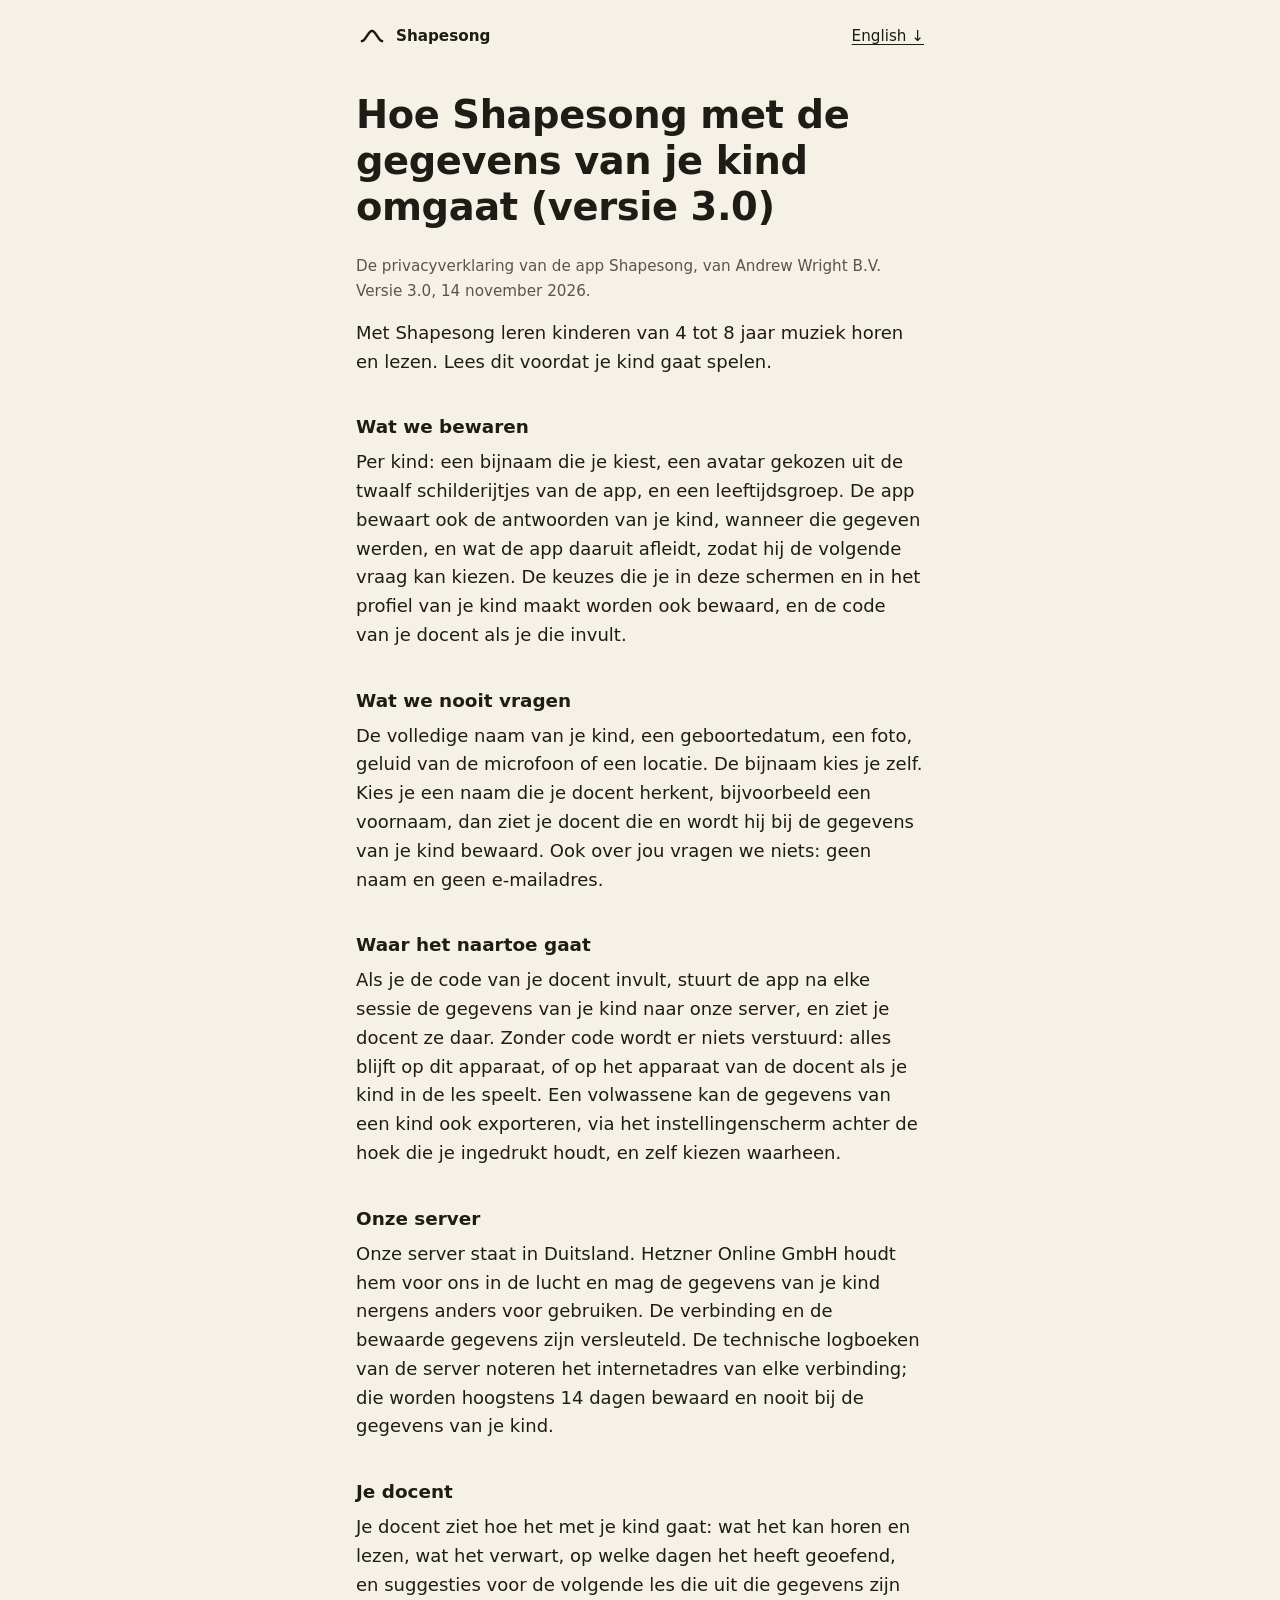
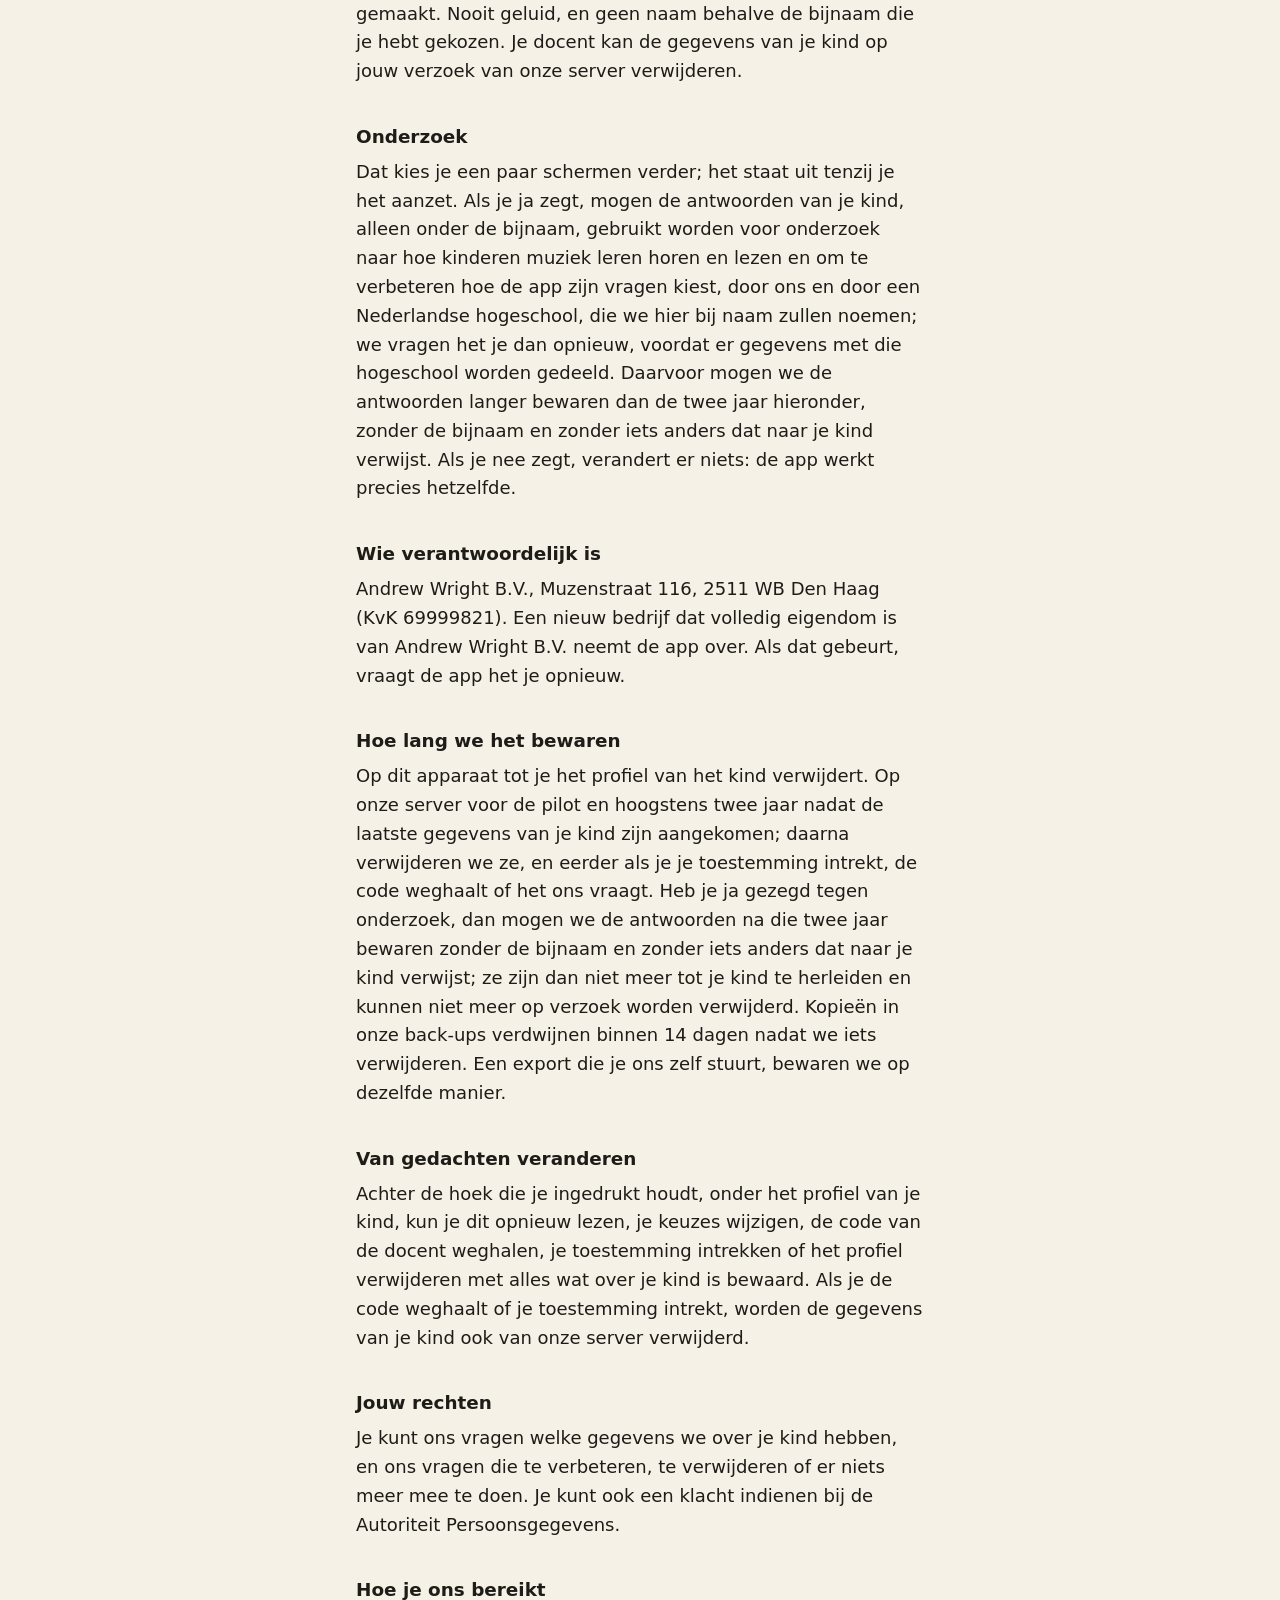
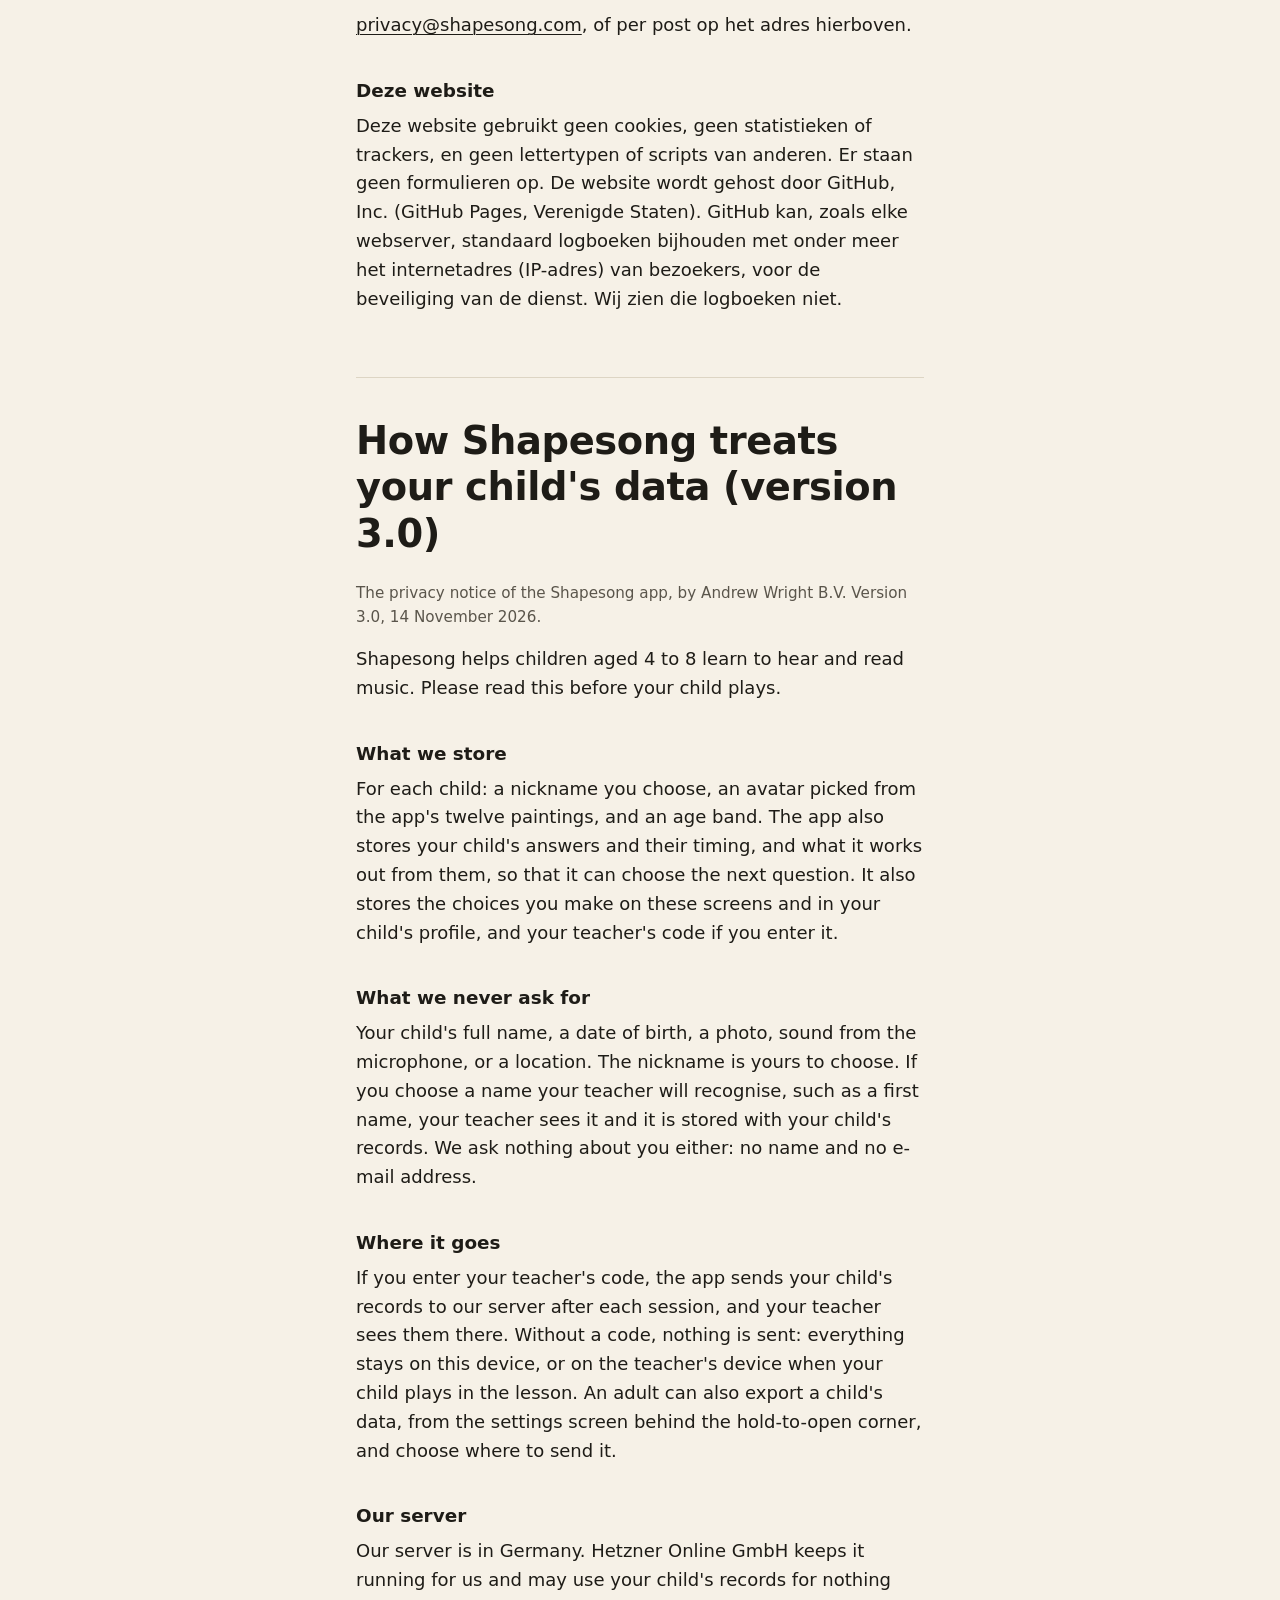
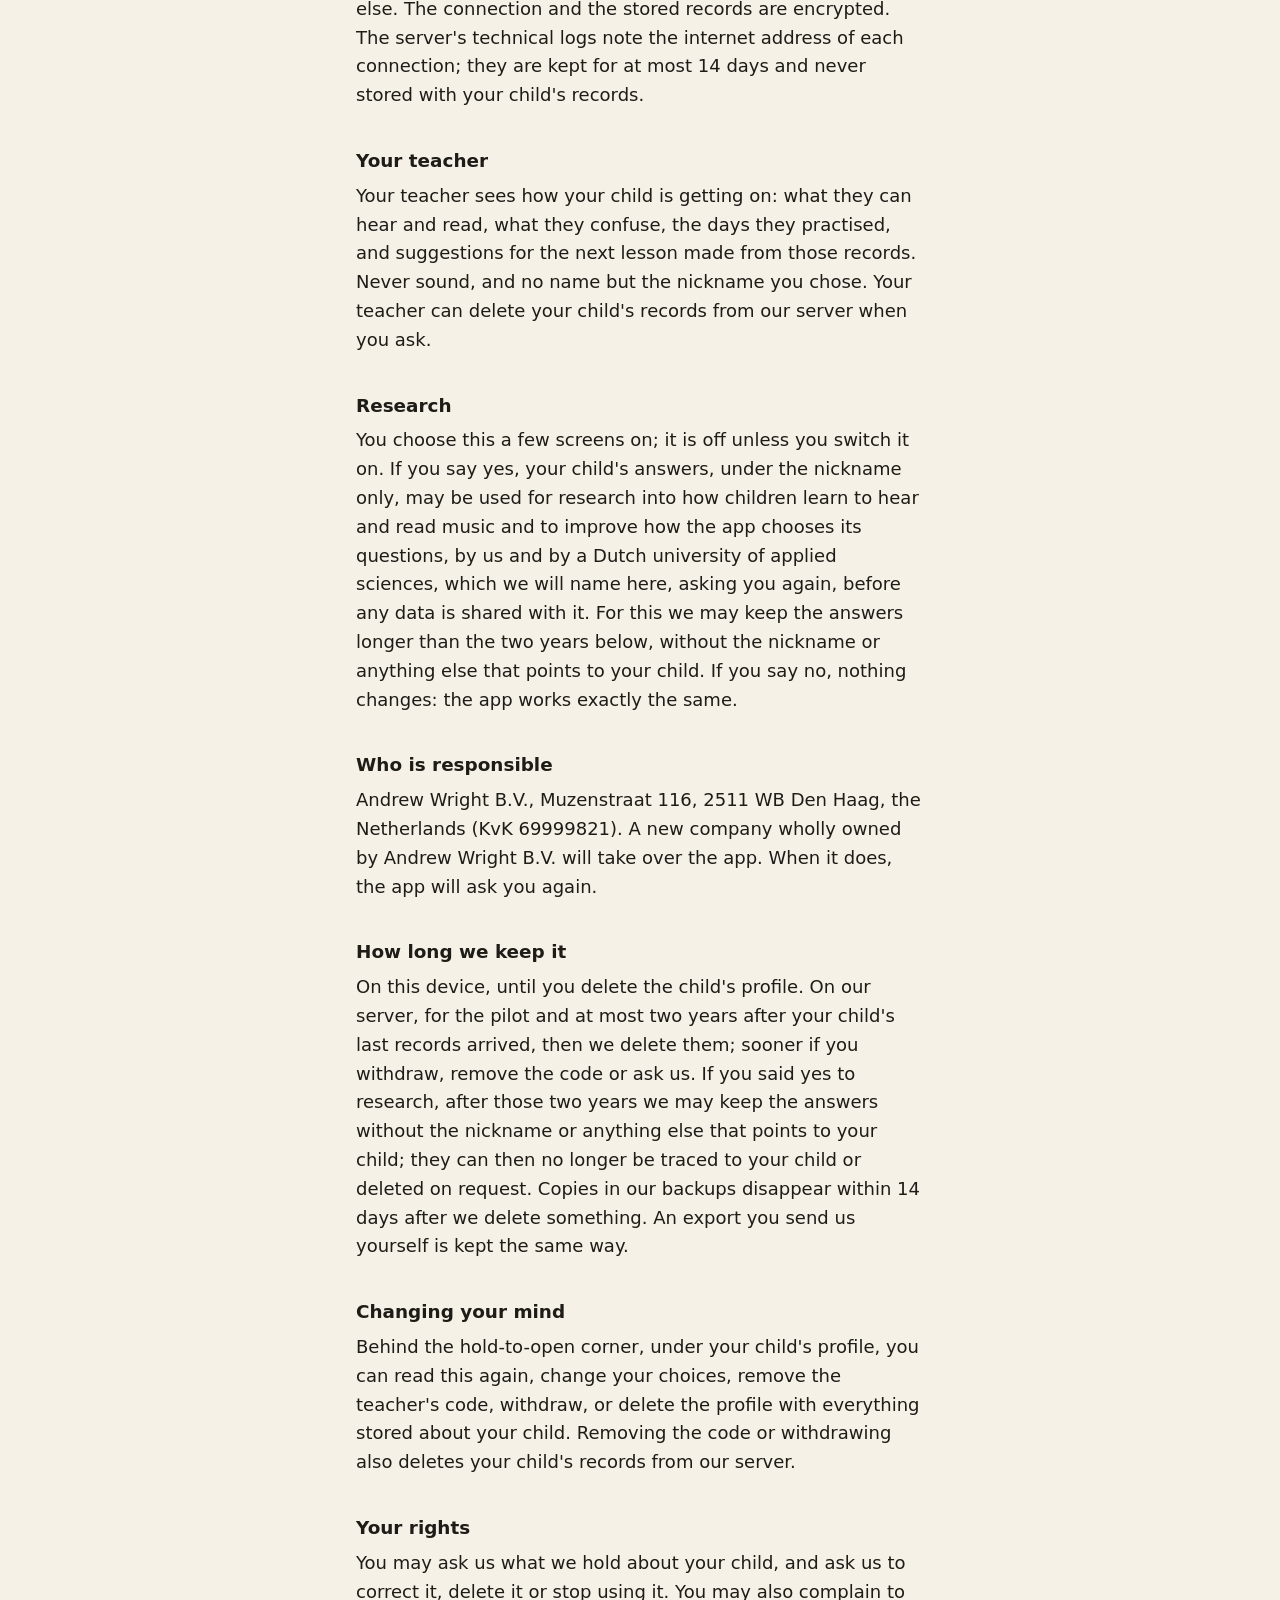
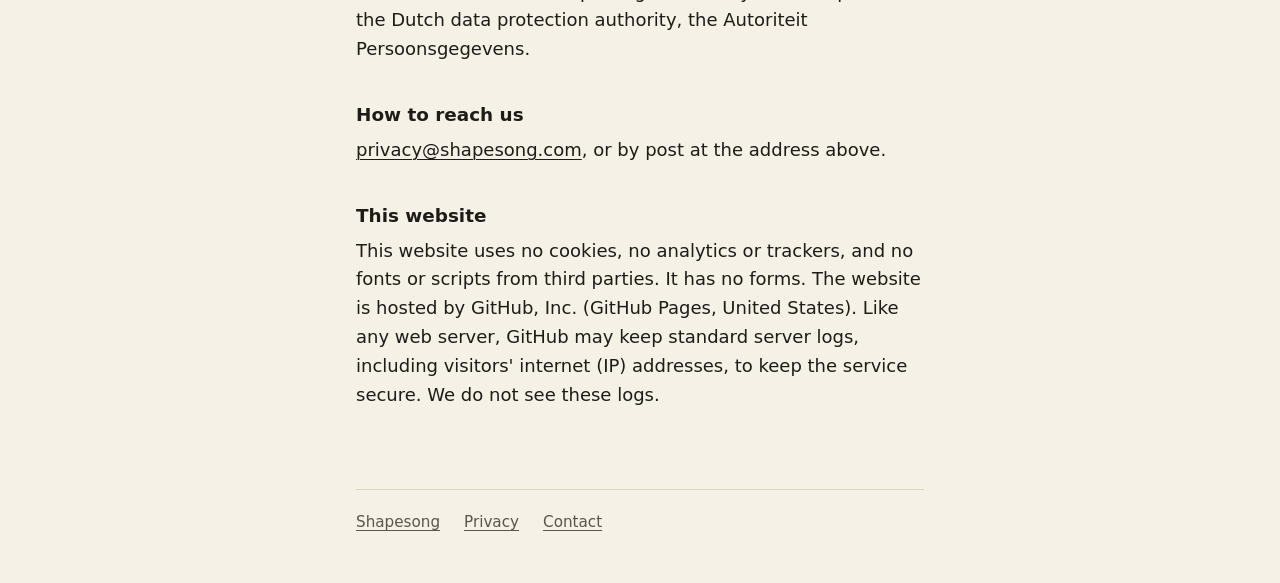
==== privacy/index.html @ b219f3a8 "The first placeholder site: home, privacy notice 3.0, contact, 404 Plain HTML and CSS, Dutch first a" ====
<!doctype html>
<html lang="nl">
<head>
  <meta charset="utf-8">
  <meta name="viewport" content="width=device-width, initial-scale=1">
  <meta http-equiv="Content-Security-Policy" content="default-src 'none'; img-src 'self'; style-src 'self'; base-uri 'none'; form-action 'none'">
  <meta name="referrer" content="no-referrer">
  <title>Privacy · Shapesong</title>
  <meta name="description" content="Privacyverklaring van de app Shapesong (Andrew Wright B.V.). Privacy notice of the Shapesong app (Andrew Wright B.V.).">
  <link rel="canonical" href="https://shapesong.com/privacy/">
  <link rel="stylesheet" href="/style.css">
  <link rel="icon" href="/favicon.ico" sizes="32x32">
  <link rel="icon" href="/icon-192.png" type="image/png" sizes="192x192">
  <link rel="apple-touch-icon" href="/apple-touch-icon.png">
  <meta name="theme-color" content="#f6f1e7">
  <meta property="og:type" content="website">
  <meta property="og:site_name" content="Shapesong">
  <meta property="og:title" content="Privacy · Shapesong">
  <meta property="og:url" content="https://shapesong.com/privacy/">
  <meta property="og:image" content="https://shapesong.com/og-image.png">
  <meta property="og:image:width" content="1024">
  <meta property="og:image:height" content="500">
  <meta property="og:image:alt" content="Een donkere lijn die omhoog en weer omlaag zwaait. A dark line that swoops up and down again.">
  <meta name="twitter:card" content="summary_large_image">
</head>
<body>
  <a class="skip" href="#main">Naar de inhoud</a>
  <header>
    <a class="home" href="/"><img src="/icon-192.png" width="32" height="32" alt="">Shapesong</a>
    <a href="#en" lang="en" hreflang="en">English ↓</a>
  </header>

  <main id="main">
    <section class="lang" lang="nl">
      <h1>Hoe Shapesong met de gegevens van je kind omgaat (versie 3.0)</h1>
      <p class="meta">De privacyverklaring van de app Shapesong, van Andrew Wright B.V. Versie 3.0, 14 november 2026.</p>
      <p>Met Shapesong leren kinderen van 4 tot 8 jaar muziek horen en lezen. Lees dit voordat je kind gaat spelen.</p>
      <h2>Wat we bewaren</h2>
      <p>Per kind: een bijnaam die je kiest, een avatar gekozen uit de twaalf schilderijtjes van de app, en een leeftijdsgroep. De app bewaart ook de antwoorden van je kind, wanneer die gegeven werden, en wat de app daaruit afleidt, zodat hij de volgende vraag kan kiezen. De keuzes die je in deze schermen en in het profiel van je kind maakt worden ook bewaard, en de code van je docent als je die invult.</p>
      <h2>Wat we nooit vragen</h2>
      <p>De volledige naam van je kind, een geboortedatum, een foto, geluid van de microfoon of een locatie. De bijnaam kies je zelf. Kies je een naam die je docent herkent, bijvoorbeeld een voornaam, dan ziet je docent die en wordt hij bij de gegevens van je kind bewaard. Ook over jou vragen we niets: geen naam en geen e-mailadres.</p>
      <h2>Waar het naartoe gaat</h2>
      <p>Als je de code van je docent invult, stuurt de app na elke sessie de gegevens van je kind naar onze server, en ziet je docent ze daar. Zonder code wordt er niets verstuurd: alles blijft op dit apparaat, of op het apparaat van de docent als je kind in de les speelt. Een volwassene kan de gegevens van een kind ook exporteren, via het instellingenscherm achter de hoek die je ingedrukt houdt, en zelf kiezen waarheen.</p>
      <h2>Onze server</h2>
      <p>Onze server staat in Duitsland. Hetzner Online GmbH houdt hem voor ons in de lucht en mag de gegevens van je kind nergens anders voor gebruiken. De verbinding en de bewaarde gegevens zijn versleuteld. De technische logboeken van de server noteren het internetadres van elke verbinding; die worden hoogstens 14 dagen bewaard en nooit bij de gegevens van je kind.</p>
      <h2>Je docent</h2>
      <p>Je docent ziet hoe het met je kind gaat: wat het kan horen en lezen, wat het verwart, op welke dagen het heeft geoefend, en suggesties voor de volgende les die uit die gegevens zijn gemaakt. Nooit geluid, en geen naam behalve de bijnaam die je hebt gekozen. Je docent kan de gegevens van je kind op jouw verzoek van onze server verwijderen.</p>
      <h2>Onderzoek</h2>
      <p>Dat kies je een paar schermen verder; het staat uit tenzij je het aanzet. Als je ja zegt, mogen de antwoorden van je kind, alleen onder de bijnaam, gebruikt worden voor onderzoek naar hoe kinderen muziek leren horen en lezen en om te verbeteren hoe de app zijn vragen kiest, door ons en door een Nederlandse hogeschool, die we hier bij naam zullen noemen; we vragen het je dan opnieuw, voordat er gegevens met die hogeschool worden gedeeld. Daarvoor mogen we de antwoorden langer bewaren dan de twee jaar hieronder, zonder de bijnaam en zonder iets anders dat naar je kind verwijst. Als je nee zegt, verandert er niets: de app werkt precies hetzelfde.</p>
      <h2>Wie verantwoordelijk is</h2>
      <p>Andrew Wright B.V., Muzenstraat 116, 2511 WB Den Haag (KvK 69999821). Een nieuw bedrijf dat volledig eigendom is van Andrew Wright B.V. neemt de app over. Als dat gebeurt, vraagt de app het je opnieuw.</p>
      <h2>Hoe lang we het bewaren</h2>
      <p>Op dit apparaat tot je het profiel van het kind verwijdert. Op onze server voor de pilot en hoogstens twee jaar nadat de laatste gegevens van je kind zijn aangekomen; daarna verwijderen we ze, en eerder als je je toestemming intrekt, de code weghaalt of het ons vraagt. Heb je ja gezegd tegen onderzoek, dan mogen we de antwoorden na die twee jaar bewaren zonder de bijnaam en zonder iets anders dat naar je kind verwijst; ze zijn dan niet meer tot je kind te herleiden en kunnen niet meer op verzoek worden verwijderd. Kopieën in onze back-ups verdwijnen binnen 14 dagen nadat we iets verwijderen. Een export die je ons zelf stuurt, bewaren we op dezelfde manier.</p>
      <h2>Van gedachten veranderen</h2>
      <p>Achter de hoek die je ingedrukt houdt, onder het profiel van je kind, kun je dit opnieuw lezen, je keuzes wijzigen, de code van de docent weghalen, je toestemming intrekken of het profiel verwijderen met alles wat over je kind is bewaard. Als je de code weghaalt of je toestemming intrekt, worden de gegevens van je kind ook van onze server verwijderd.</p>
      <h2>Jouw rechten</h2>
      <p>Je kunt ons vragen welke gegevens we over je kind hebben, en ons vragen die te verbeteren, te verwijderen of er niets meer mee te doen. Je kunt ook een klacht indienen bij de Autoriteit Persoonsgegevens.</p>
      <h2>Hoe je ons bereikt</h2>
      <p><a href="mailto:privacy@shapesong.com">privacy@shapesong.com</a>, of per post op het adres hierboven.</p>

      <h2>Deze website</h2>
      <p>Deze website gebruikt geen cookies, geen statistieken of trackers, en geen lettertypen of scripts van anderen. Er staan geen formulieren op. De website wordt gehost door GitHub, Inc. (GitHub Pages, Verenigde Staten). GitHub kan, zoals elke webserver, standaard logboeken bijhouden met onder meer het internetadres (IP-adres) van bezoekers, voor de beveiliging van de dienst. Wij zien die logboeken niet.</p>
    </section>

    <section class="lang" id="en" lang="en">
      <h1>How Shapesong treats your child's data (version 3.0)</h1>
      <p class="meta">The privacy notice of the Shapesong app, by Andrew Wright B.V. Version 3.0, 14 November 2026.</p>
      <p>Shapesong helps children aged 4 to 8 learn to hear and read music. Please read this before your child plays.</p>
      <h2>What we store</h2>
      <p>For each child: a nickname you choose, an avatar picked from the app's twelve paintings, and an age band. The app also stores your child's answers and their timing, and what it works out from them, so that it can choose the next question. It also stores the choices you make on these screens and in your child's profile, and your teacher's code if you enter it.</p>
      <h2>What we never ask for</h2>
      <p>Your child's full name, a date of birth, a photo, sound from the microphone, or a location. The nickname is yours to choose. If you choose a name your teacher will recognise, such as a first name, your teacher sees it and it is stored with your child's records. We ask nothing about you either: no name and no e-mail address.</p>
      <h2>Where it goes</h2>
      <p>If you enter your teacher's code, the app sends your child's records to our server after each session, and your teacher sees them there. Without a code, nothing is sent: everything stays on this device, or on the teacher's device when your child plays in the lesson. An adult can also export a child's data, from the settings screen behind the hold-to-open corner, and choose where to send it.</p>
      <h2>Our server</h2>
      <p>Our server is in Germany. Hetzner Online GmbH keeps it running for us and may use your child's records for nothing else. The connection and the stored records are encrypted. The server's technical logs note the internet address of each connection; they are kept for at most 14 days and never stored with your child's records.</p>
      <h2>Your teacher</h2>
      <p>Your teacher sees how your child is getting on: what they can hear and read, what they confuse, the days they practised, and suggestions for the next lesson made from those records. Never sound, and no name but the nickname you chose. Your teacher can delete your child's records from our server when you ask.</p>
      <h2>Research</h2>
      <p>You choose this a few screens on; it is off unless you switch it on. If you say yes, your child's answers, under the nickname only, may be used for research into how children learn to hear and read music and to improve how the app chooses its questions, by us and by a Dutch university of applied sciences, which we will name here, asking you again, before any data is shared with it. For this we may keep the answers longer than the two years below, without the nickname or anything else that points to your child. If you say no, nothing changes: the app works exactly the same.</p>
      <h2>Who is responsible</h2>
      <p>Andrew Wright B.V., Muzenstraat 116, 2511 WB Den Haag, the Netherlands (KvK 69999821). A new company wholly owned by Andrew Wright B.V. will take over the app. When it does, the app will ask you again.</p>
      <h2>How long we keep it</h2>
      <p>On this device, until you delete the child's profile. On our server, for the pilot and at most two years after your child's last records arrived, then we delete them; sooner if you withdraw, remove the code or ask us. If you said yes to research, after those two years we may keep the answers without the nickname or anything else that points to your child; they can then no longer be traced to your child or deleted on request. Copies in our backups disappear within 14 days after we delete something. An export you send us yourself is kept the same way.</p>
      <h2>Changing your mind</h2>
      <p>Behind the hold-to-open corner, under your child's profile, you can read this again, change your choices, remove the teacher's code, withdraw, or delete the profile with everything stored about your child. Removing the code or withdrawing also deletes your child's records from our server.</p>
      <h2>Your rights</h2>
      <p>You may ask us what we hold about your child, and ask us to correct it, delete it or stop using it. You may also complain to the Dutch data protection authority, the Autoriteit Persoonsgegevens.</p>
      <h2>How to reach us</h2>
      <p><a href="mailto:privacy@shapesong.com">privacy@shapesong.com</a>, or by post at the address above.</p>

      <h2>This website</h2>
      <p>This website uses no cookies, no analytics or trackers, and no fonts or scripts from third parties. It has no forms. The website is hosted by GitHub, Inc. (GitHub Pages, United States). Like any web server, GitHub may keep standard server logs, including visitors' internet (IP) addresses, to keep the service secure. We do not see these logs.</p>
    </section>
  </main>

  <footer>
    <nav aria-label="Site">
      <a href="/">Shapesong</a>
      <a href="/privacy/">Privacy</a>
      <a href="/contact/">Contact</a>
    </nav>
  </footer>
</body>
</html>
---- style.css ----
/* Shapesong — one small stylesheet for every page.
   Colours come from the app icon: warm paper and dark ink. */

:root {
  --paper: #f6f1e7;
  --ink: #1e1c17;
  --soft: #5a554b;   /* quieter text; still well above 4.5:1 on paper */
  --line: #ddd5c4;
}

*,
*::before,
*::after {
  box-sizing: border-box;
}

html {
  -webkit-text-size-adjust: 100%;
  text-size-adjust: 100%;
}

body {
  margin: 0;
  background: var(--paper);
  color: var(--ink);
  font-family: system-ui, -apple-system, "Segoe UI", Roboto, "Helvetica Neue", Arial, sans-serif;
  font-size: 1.0625rem;
  line-height: 1.6;
}

main,
header,
footer {
  max-width: 38rem;
  margin: 0 auto;
  padding: 0 1.25rem;
}

header {
  padding-top: 1.25rem;
  display: flex;
  justify-content: space-between;
  align-items: center;
  font-size: 0.95rem;
}

header .home {
  display: flex;
  align-items: center;
  gap: 0.5rem;
  text-decoration: none;
  font-weight: 600;
}

header .home img {
  width: 2rem;
  height: 2rem;
  border-radius: 0.5rem;
}

a {
  color: var(--ink);
  text-underline-offset: 0.18em;
  text-decoration-thickness: 1px;
}

a:hover {
  text-decoration-thickness: 2px;
}

a:focus-visible {
  outline: 2px solid var(--ink);
  outline-offset: 3px;
  border-radius: 2px;
}

.skip {
  position: absolute;
  left: -999px;
}

.skip:focus {
  left: 1rem;
  top: 1rem;
  background: var(--paper);
  padding: 0.25rem 0.5rem;
}

h1 {
  font-size: 2rem;
  font-weight: 600;
  letter-spacing: -0.01em;
  line-height: 1.2;
  margin: 3rem 0 1.5rem;
}

h2 {
  font-size: 1.15rem;
  font-weight: 600;
  margin: 2.25rem 0 0.4rem;
}

p {
  margin: 0 0 1rem;
}

.meta {
  color: var(--soft);
  font-size: 0.95rem;
}

/* Home */

.hero {
  text-align: center;
  padding-top: 3.5rem;
}

.hero img {
  width: 7.5rem;
  height: 7.5rem;
  border-radius: 1.75rem;
  box-shadow: 0 1px 0 var(--line), 0 0 0 1px var(--line);
}

.hero h1 {
  margin: 1.5rem 0 2rem;
}

.hero p {
  text-align: left;
}

.hero .soon,
.hero .contact {
  text-align: center;
}

.soon {
  margin-top: 2rem;
  font-weight: 600;
}

/* A quiet line between the Dutch and the English half */

.lang + .lang {
  margin-top: 4rem;
  padding-top: 2.5rem;
  border-top: 1px solid var(--line);
}

.lang:not(.hero) > h1:first-child {
  margin-top: 2.5rem;
}

.lang + .lang > h1:first-child {
  margin-top: 0;
}

address {
  margin-bottom: 1rem;
}

address {
  font-style: normal;
}

footer {
  margin-top: 5rem;
  padding-bottom: 3rem;
  font-size: 0.95rem;
  color: var(--soft);
}

footer nav {
  display: flex;
  gap: 1.5rem;
  border-top: 1px solid var(--line);
  padding-top: 1.25rem;
}

footer a {
  color: var(--soft);
}

@media (min-width: 40rem) {
  body {
    font-size: 1.125rem;
  }

  h1 {
    font-size: 2.4rem;
  }
}
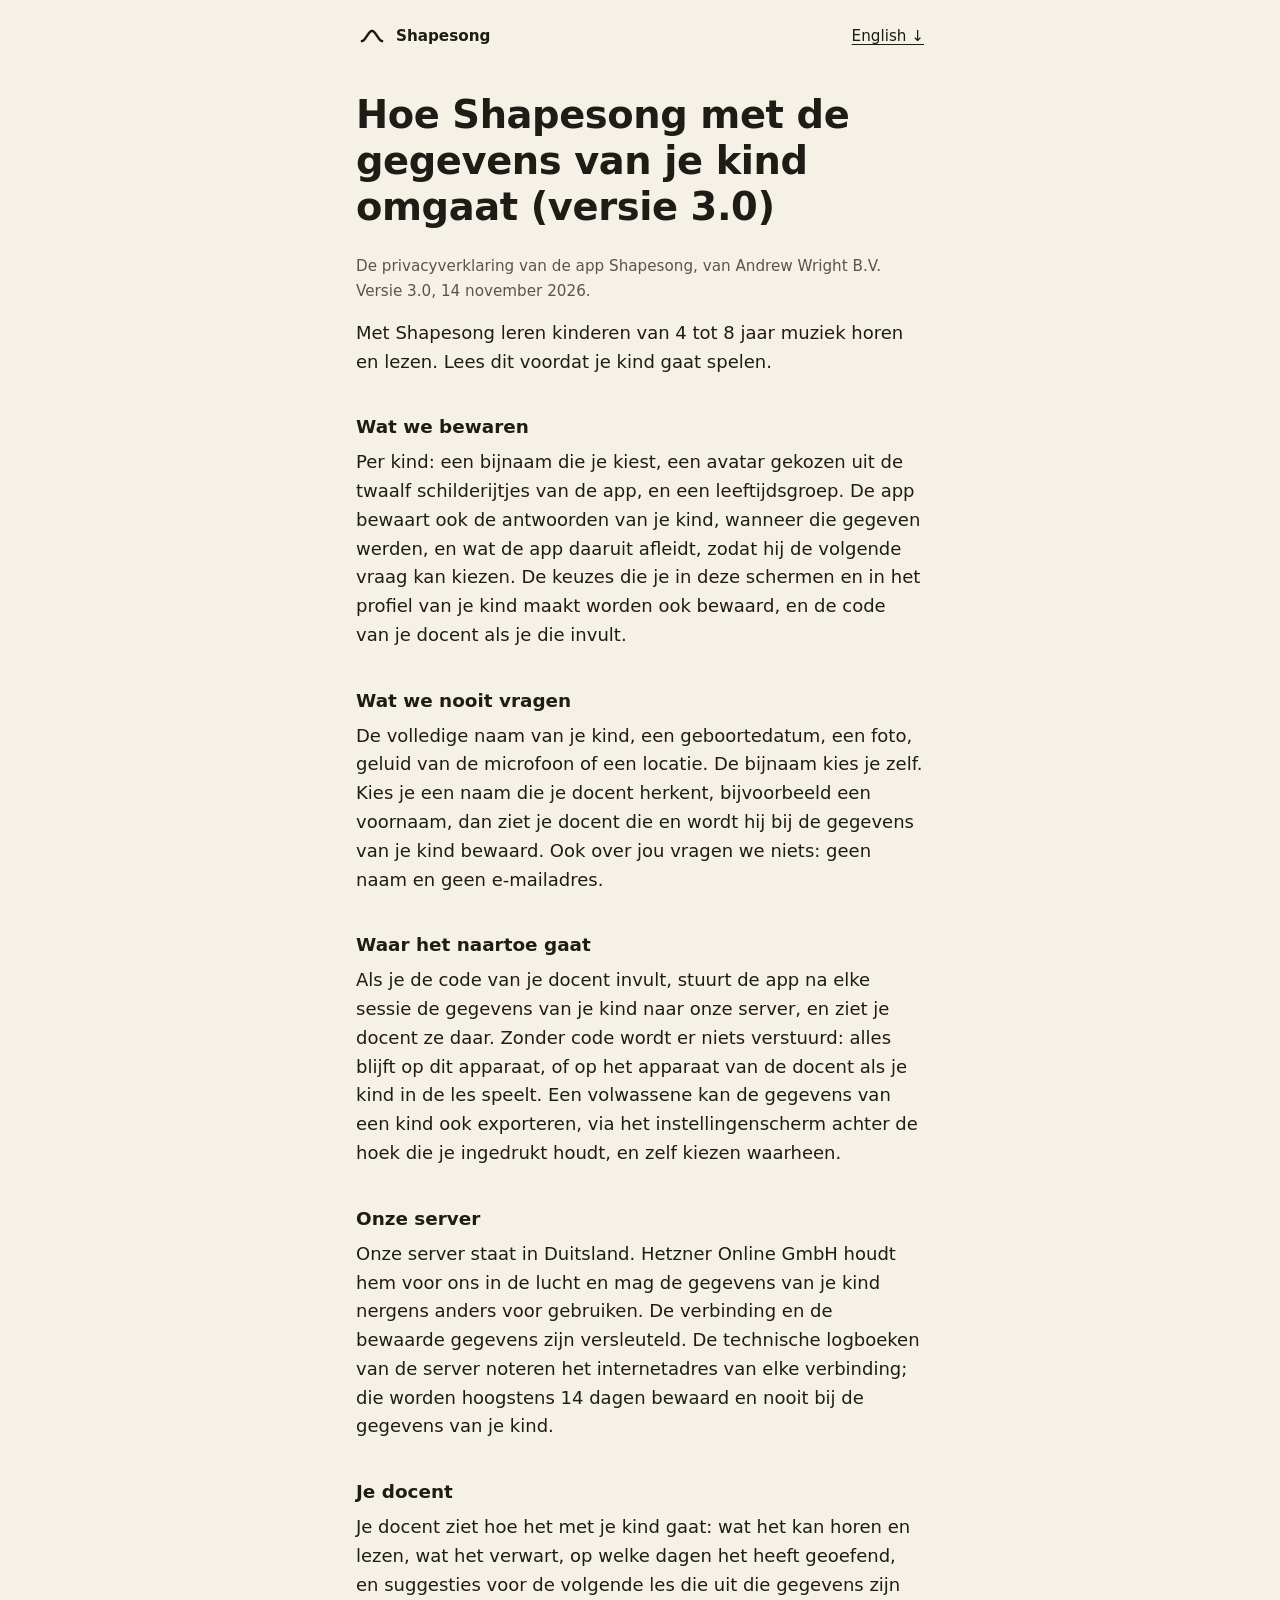
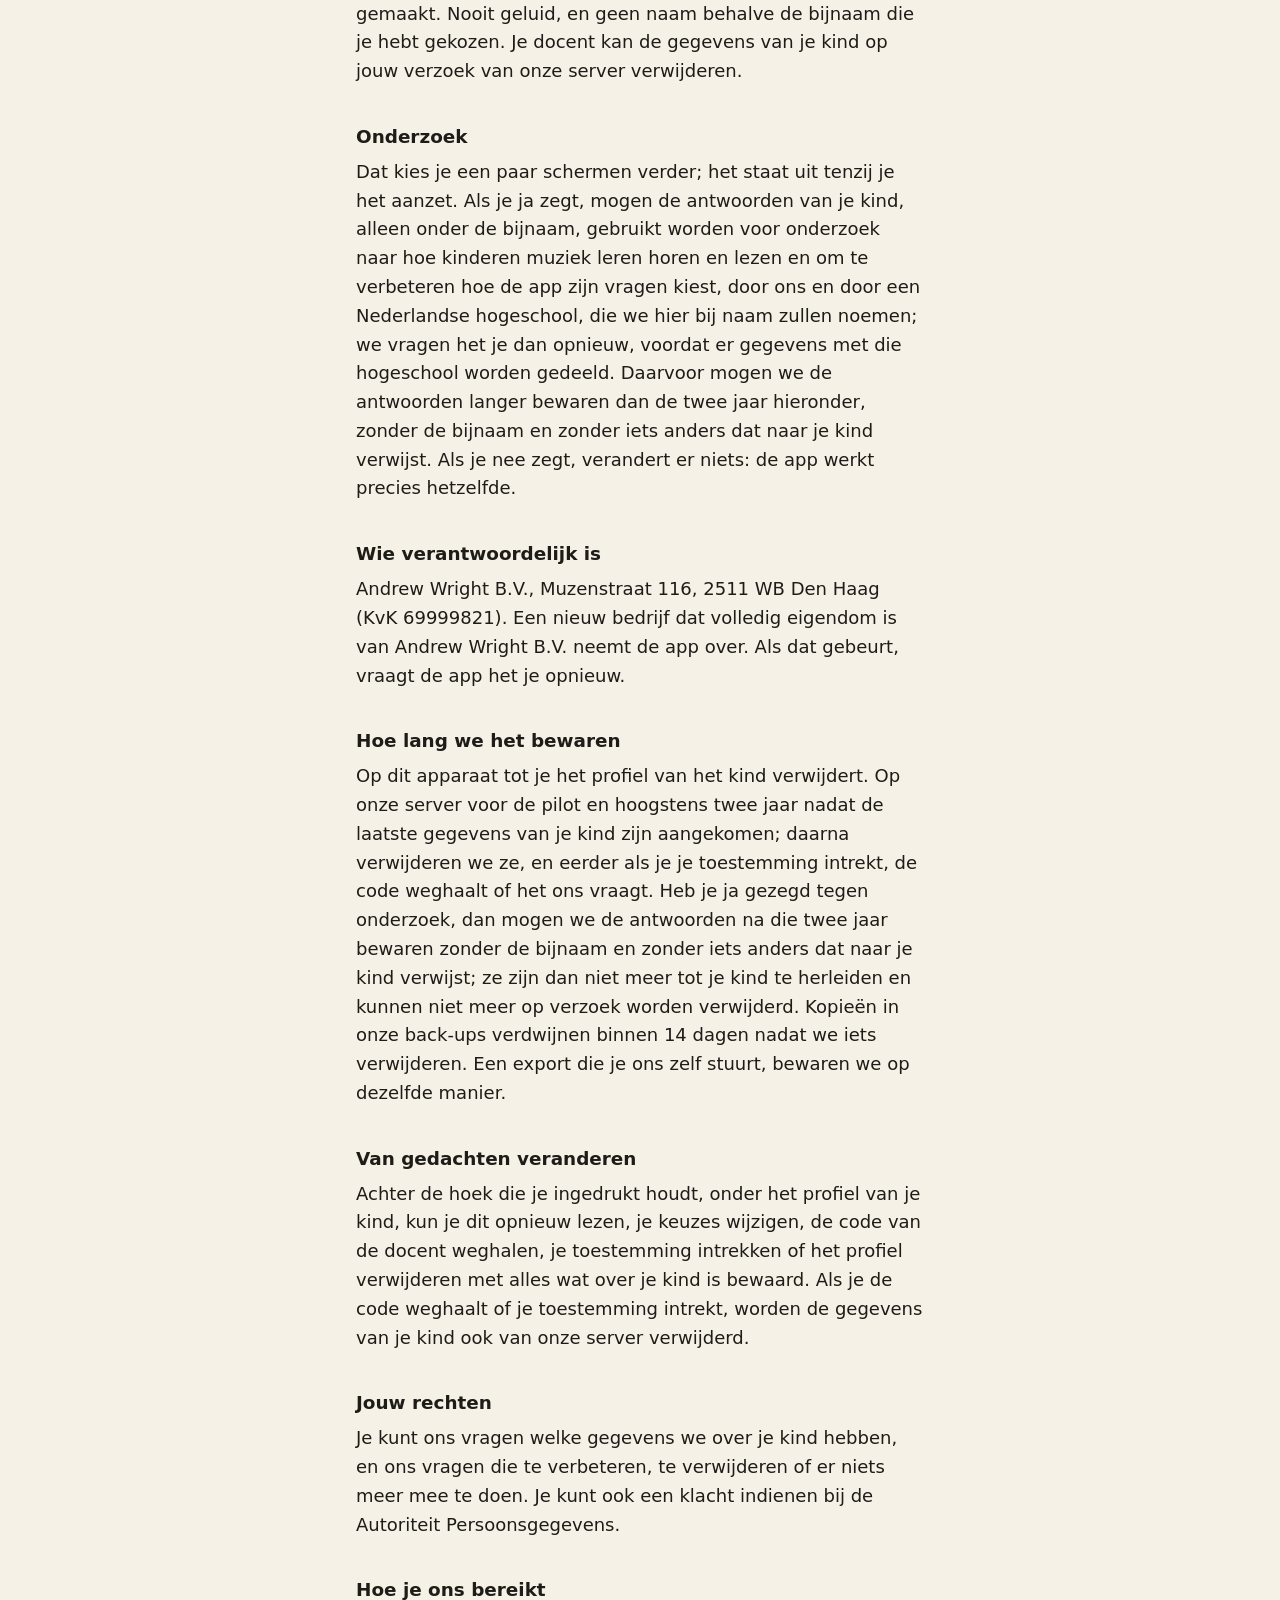
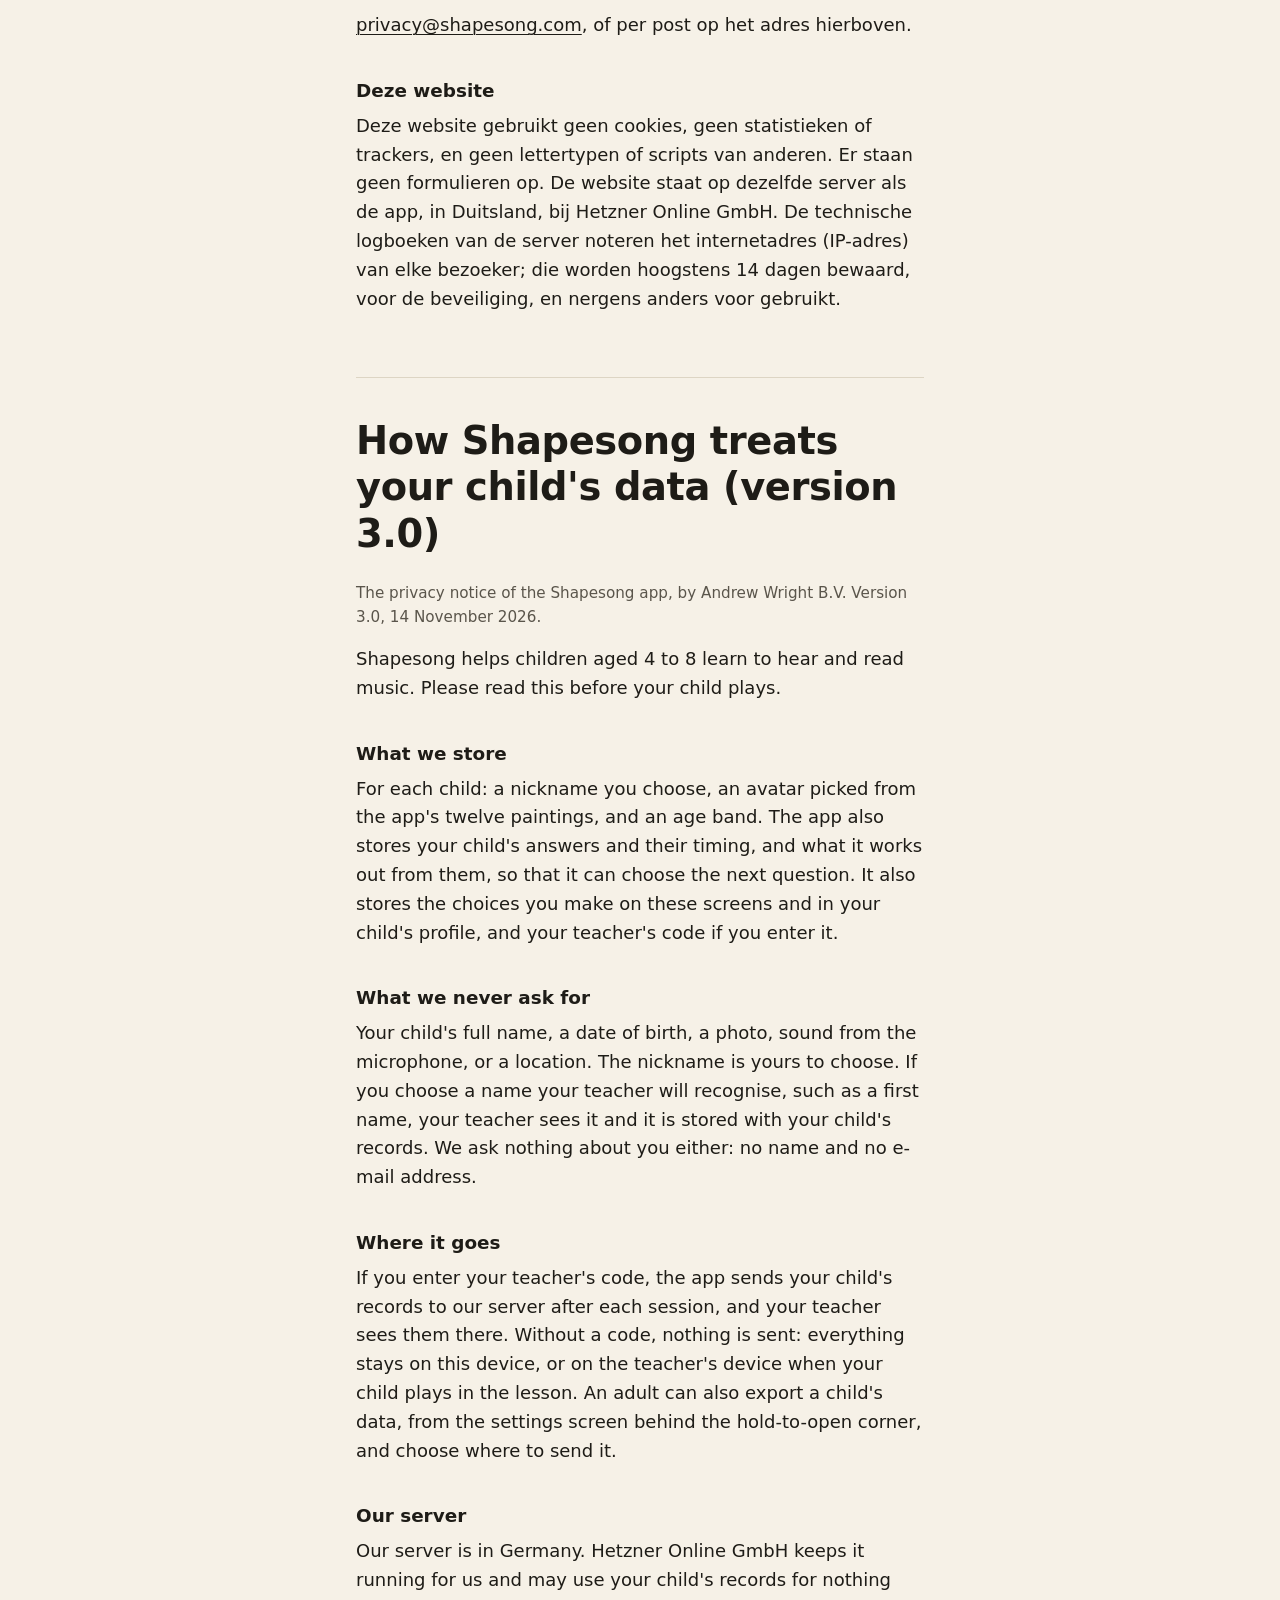
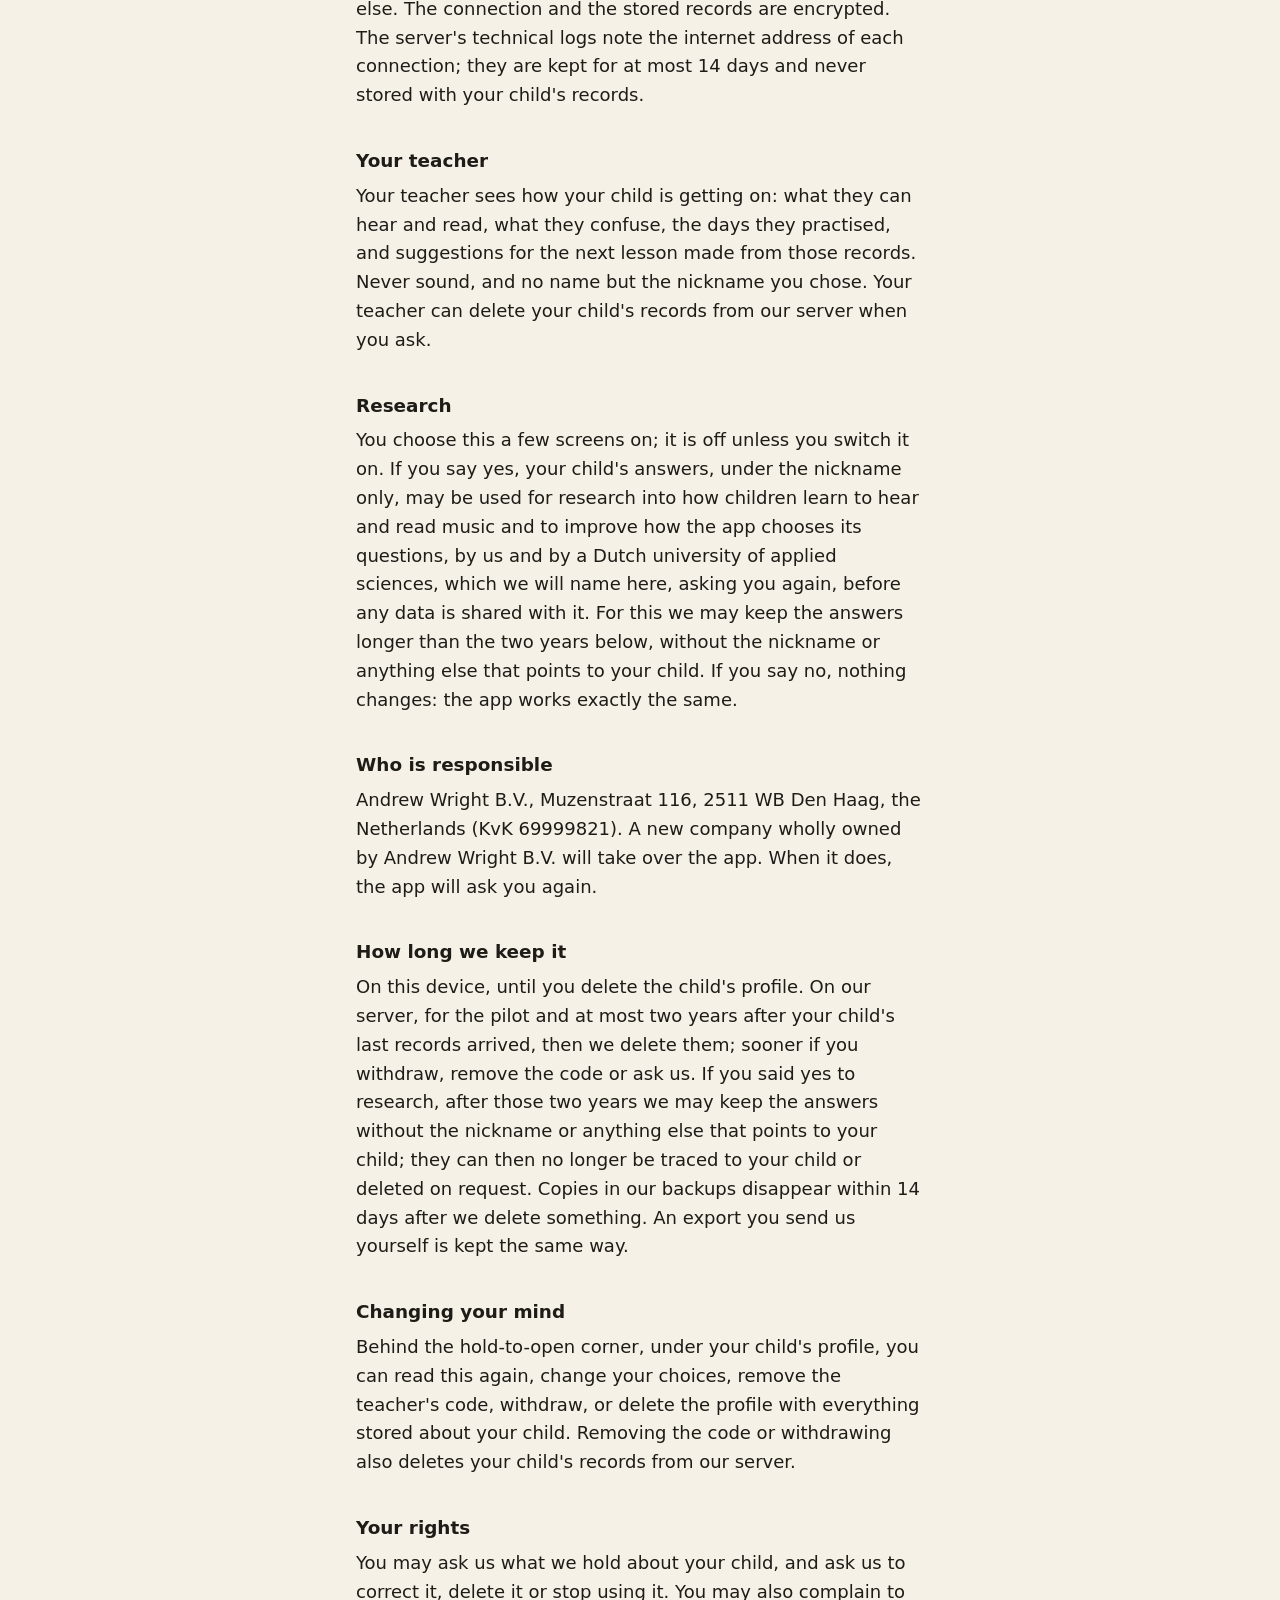
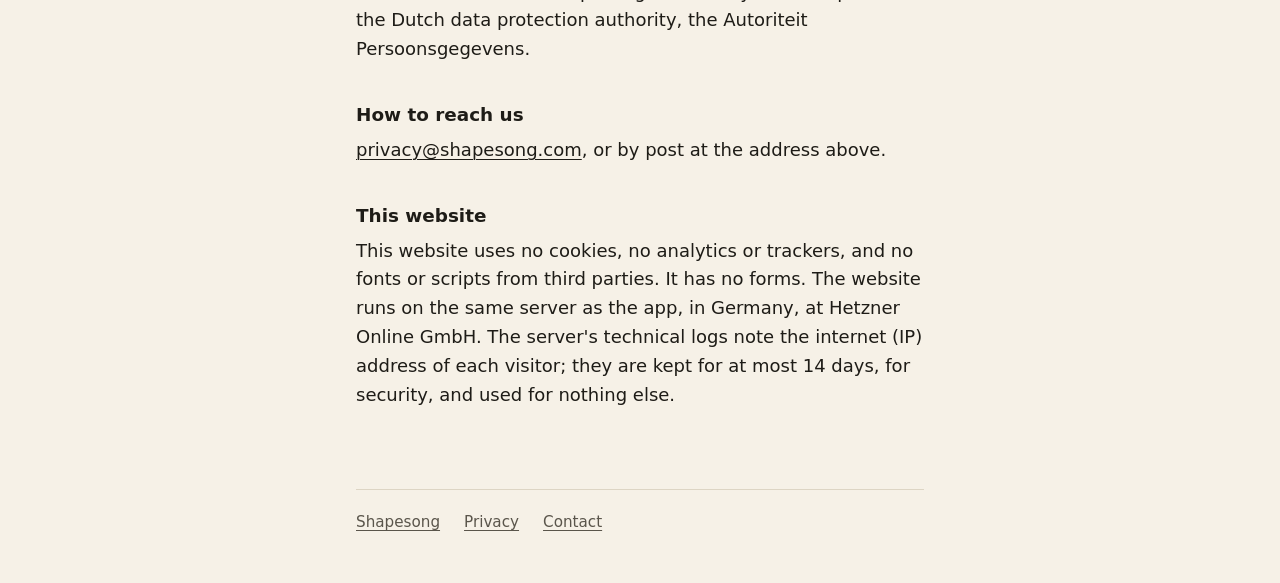
==== commit 2af4879b: "Host the site on the Hetzner server beside the app GitHub Pages never issued a certificate for shape" ====
--- a/privacy/index.html
+++ b/privacy/index.html
@@ -59,7 +59,7 @@
       <p><a href="mailto:privacy@shapesong.com">privacy@shapesong.com</a>, of per post op het adres hierboven.</p>
 
       <h2>Deze website</h2>
-      <p>Deze website gebruikt geen cookies, geen statistieken of trackers, en geen lettertypen of scripts van anderen. Er staan geen formulieren op. De website wordt gehost door GitHub, Inc. (GitHub Pages, Verenigde Staten). GitHub kan, zoals elke webserver, standaard logboeken bijhouden met onder meer het internetadres (IP-adres) van bezoekers, voor de beveiliging van de dienst. Wij zien die logboeken niet.</p>
+      <p>Deze website gebruikt geen cookies, geen statistieken of trackers, en geen lettertypen of scripts van anderen. Er staan geen formulieren op. De website staat op dezelfde server als de app, in Duitsland, bij Hetzner Online GmbH. De technische logboeken van de server noteren het internetadres (IP-adres) van elke bezoeker; die worden hoogstens 14 dagen bewaard, voor de beveiliging, en nergens anders voor gebruikt.</p>
     </section>
 
     <section class="lang" id="en" lang="en">
@@ -90,7 +90,7 @@
       <p><a href="mailto:privacy@shapesong.com">privacy@shapesong.com</a>, or by post at the address above.</p>
 
       <h2>This website</h2>
-      <p>This website uses no cookies, no analytics or trackers, and no fonts or scripts from third parties. It has no forms. The website is hosted by GitHub, Inc. (GitHub Pages, United States). Like any web server, GitHub may keep standard server logs, including visitors' internet (IP) addresses, to keep the service secure. We do not see these logs.</p>
+      <p>This website uses no cookies, no analytics or trackers, and no fonts or scripts from third parties. It has no forms. The website runs on the same server as the app, in Germany, at Hetzner Online GmbH. The server's technical logs note the internet (IP) address of each visitor; they are kept for at most 14 days, for security, and used for nothing else.</p>
     </section>
   </main>
 
